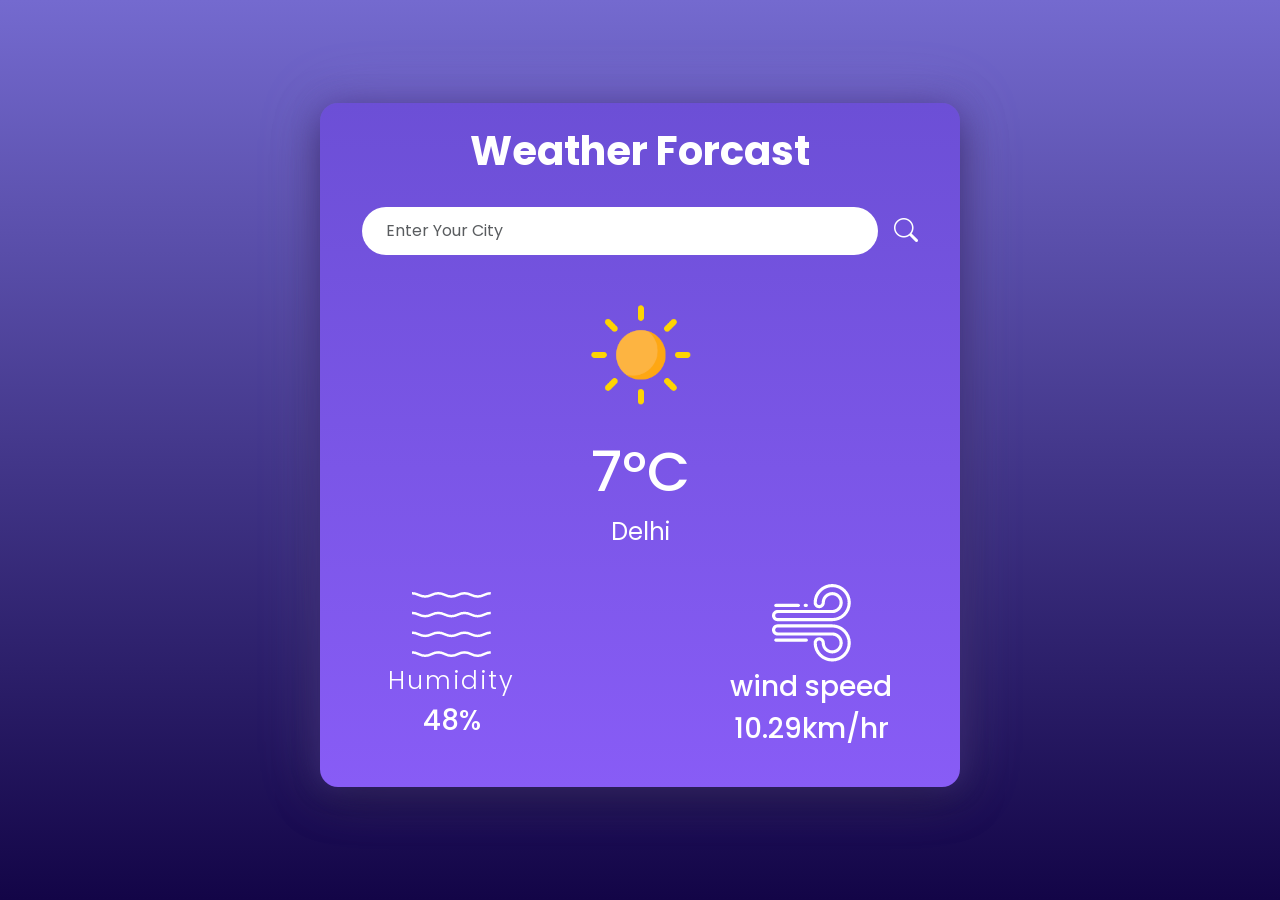
==== weather.html @ df65745d "Weather Forcast Website" ====
<!DOCTYPE html>
<html lang="en">

<head>
    <meta charset="UTF-8">
    <meta name="viewport" content="width=device-width, initial-scale=1.0">
    <title>Weather </title>
    <!-- bootstrap link -->
    <link href="https://cdn.jsdelivr.net/npm/bootstrap@5.3.8/dist/css/bootstrap.min.css" rel="stylesheet">
    <!-- bootstrap Icon link -->
    <link rel="stylesheet" href="https://cdn.jsdelivr.net/npm/bootstrap-icons@1.13.1/font/bootstrap-icons.min.css">
    <!-- Custom Css -->
    <link rel="stylesheet" href="./style.css">
    <!-- Font -->
    <link href="https://fonts.googleapis.com/css2?family=Poppins:wght@400;500;700&display=swap" rel="stylesheet">
</head>

<body>
    <div class="Weather-div bg-weather">
        <div class="inner-container weather-container">
            <h1 class="fw-bold">Weather Forcast</h1>
            <div class="weather-inout-div mx-4 py-4 d-flex gap-3 align-items-center ">
                <input type="text" id="input-city" class="form-control" placeholder="Enter Your City">
                <i class="bi bi-search" id="search-btn"></i>
            </div>

            <div class="">
                <img src="./assests/clear.png" alt="" class="weather-img">
                <p class="m-0 celcius" id="celcius">7°C</p>
                <span class="m-0 fs-4" id="show-city">Delhi</span>

                <div class="other">
                    <div class="humidity">
                        <div class="humidity-img"><img src="./assests/humidity.png" alt=""></div>
                        <div class="humidity-percentage">
                            <h3 class="description mt-2">Humidity</h3>
                            <h3 class="temp" id="humidity-percentage">48%</h3>
                        </div>
                    </div>

                    <div class="wind">
                        <div class="Wind-img"><img src="./assests/wind.png" alt=""></div>
                        <div class="Wind-Speed">
                            <h3 class="desc mt-2">wind speed</h3>
                            <h3 class="speed" id="wind-speed">10.29km/hr</h3>
                        </div>

                    </div>

                </div>
            </div>


        </div>
    </div>
</body>

<script src="./script.js"></script>

</html>
---- style.css ----
@import url(./variable.css);
@import url(./responsive.css);

* {
    padding: 0px;
    margin: 0px;
    box-sizing: border-box;
    font-family: 'Poppins', sans-serif;

}

.Weather-div {
    width: 100%;
    min-height: 100vh;
    display: flex;
    justify-content: center;
    align-items: center;
    background: var(--card-gradient);
}

.inner-container {
    background: var(--bg-gradient);
    padding: 24px 18px;
    min-height: 540px;
    color: var(--text-primary);
    width: 50%;
    border-radius: 18px;
    text-align: center;
    box-shadow:
        0 10px 40px rgba(0, 0, 0, 0.5),
        0 0 25px rgba(108, 79, 214, 0.5),
        0 0 60px rgba(168, 139, 250, 0.3);
}

.btn-outline-warning {
    font-weight: 600;
    background: var(--button-gradient);
    color: var(--primary-purple);
    width: 50%;
    height: 50px;
    font-size: 18px;
}

.btn-outline-warning:hover {
    font-weight: 700;
    color: var(--accent-purple);
}

/* Weather Page CSS */
.bi-search {
    font-size: 24px;
    cursor: pointer;
}

.form-control {
    padding: 12px;
    border-radius: 24px;
    border: white;
    padding-left: 24px;
}

.form-control:focus {
    box-shadow: none;
}

.weather-img {
    width: 25%;
}

.celcius {
    font-size: 3.5rem;
    font-weight: 500;
}

.city {
    font-size: 46px;
}

.other {
    display: flex;
    justify-content: space-between;
    align-items: center;
    margin-top: 24px;
    text-align: center;
    padding: 10px 50px;
}

.humidity .description {
    font-size: 25px;
    letter-spacing: 2px;
    font-weight: 300;
    text-align: center;

}

.humidity .temp .description {
    font-size: 25px;
    letter-spacing: 2px;
    font-weight: 300;
    text-align: center;

}

.weather-container {
    background: var(--card-gradient);
    padding: 24px 18px;
    min-height: 400px;
    color: var(--text-primary);
    margin-top: 14px;
    margin-bottom: 24px;
    border-radius: 18px;
    text-align: center;
    box-shadow:
        0 10px 40px rgba(0, 0, 0, 0.5),
        0 0 25px rgba(108, 79, 214, 0.5),
        0 0 60px rgba(168, 139, 250, 0.3);
    margin-bottom: 24px;
}

.bg-weather {
    background: var(--bg-gradient);
}
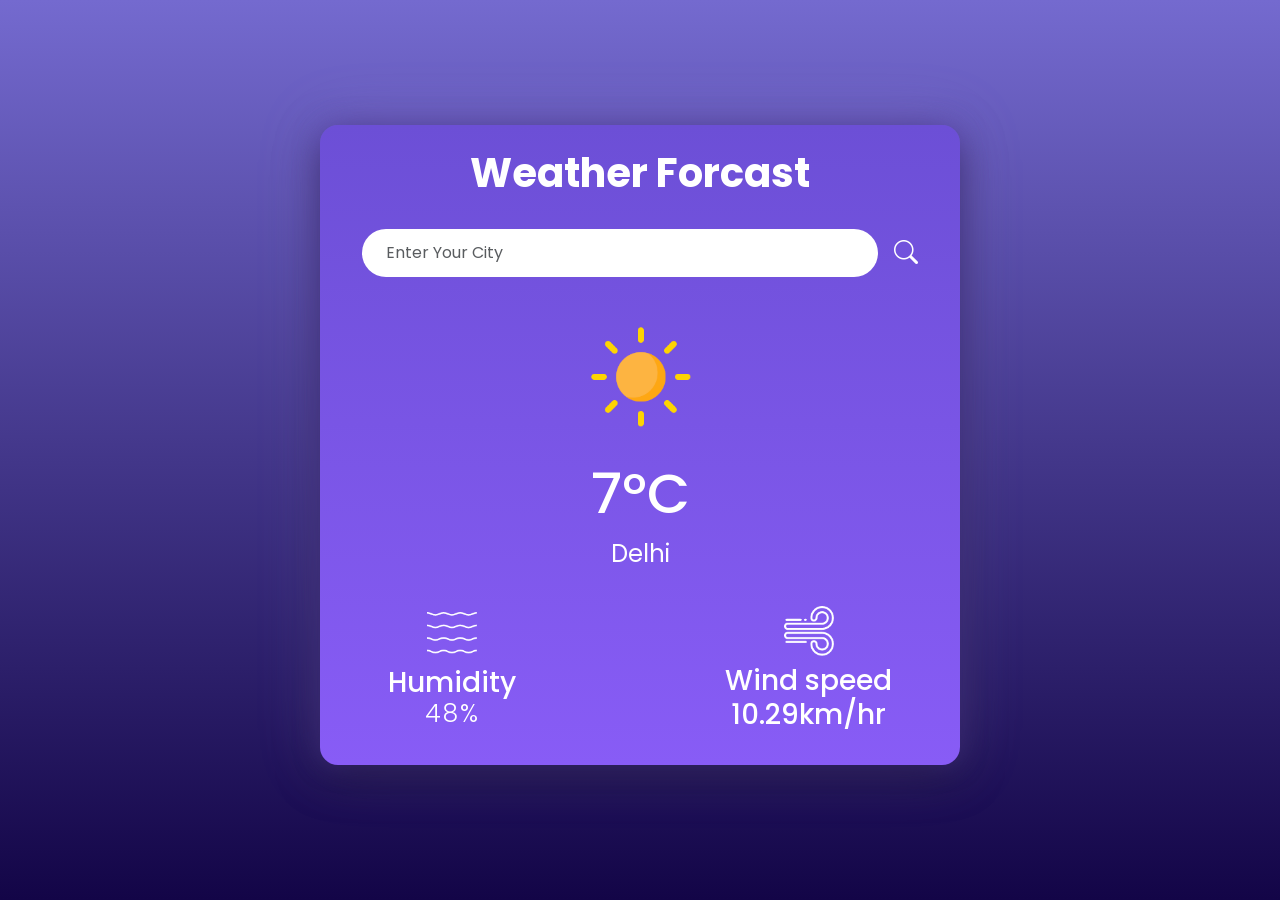
==== commit 4982a11c: "fix UI Minor Issues" ====
--- a/weather.html
+++ b/weather.html
@@ -41,7 +41,7 @@
                     <div class="wind">
                         <div class="Wind-img"><img src="./assests/wind.png" alt=""></div>
                         <div class="Wind-Speed">
-                            <h3 class="desc mt-2">wind speed</h3>
+                            <h3 class="desc mt-2">Wind speed</h3>
                             <h3 class="speed" id="wind-speed">10.29km/hr</h3>
                         </div>
 
--- a/style.css
+++ b/style.css
@@ -15,7 +15,7 @@
     display: flex;
     justify-content: center;
     align-items: center;
-    background: var(--card-gradient);
+    background:var(--card-gradient);
 }
 
 .inner-container {
@@ -26,55 +26,58 @@
     width: 50%;
     border-radius: 18px;
     text-align: center;
-    box-shadow:
+     box-shadow: 
         0 10px 40px rgba(0, 0, 0, 0.5),
         0 0 25px rgba(108, 79, 214, 0.5),
         0 0 60px rgba(168, 139, 250, 0.3);
 }
 
-.btn-outline-warning {
+.btn-outline-warning{
     font-weight: 600;
-    background: var(--button-gradient);
+    background: var( --button-gradient);
     color: var(--primary-purple);
     width: 50%;
     height: 50px;
     font-size: 18px;
 }
-
-.btn-outline-warning:hover {
+.btn-outline-warning:hover{
     font-weight: 700;
     color: var(--accent-purple);
 }
 
 /* Weather Page CSS */
-.bi-search {
+.bi-search{
     font-size: 24px;
     cursor: pointer;
 }
-
-.form-control {
+.form-control{
     padding: 12px;
     border-radius: 24px;
     border: white;
     padding-left: 24px;
 }
-
-.form-control:focus {
+.form-control:focus{
     box-shadow: none;
 }
 
-.weather-img {
+.weather-img{
     width: 25%;
 }
-
-.celcius {
+.celcius{
     font-size: 3.5rem;
     font-weight: 500;
 }
-
-.city {
+.city{
     font-size: 46px;
 }
+
+.humidity .temp {
+    font-size: 25px;
+    letter-spacing: 2px;
+    font-weight: 300;
+    text-align: center;
+}
+
 
 .other {
     display: flex;
@@ -85,38 +88,41 @@
     padding: 10px 50px;
 }
 
-.humidity .description {
-    font-size: 25px;
-    letter-spacing: 2px;
-    font-weight: 300;
+.humidity,
+.wind {
     text-align: center;
-
 }
 
-.humidity .temp .description {
-    font-size: 25px;
-    letter-spacing: 2px;
-    font-weight: 300;
-    text-align: center;
-
+.humidity-img img,
+.Wind-img img {
+    width: 50px;
+    height: 50px;
+    object-fit: contain;
 }
 
-.weather-container {
-    background: var(--card-gradient);
+
+.humidity .description,
+.humidity .temp,
+.wind .desc,
+.wind .speed {
+    margin: 0;
+    text-align: center;
+}
+.weather-container{
+     background: var(--card-gradient);
     padding: 24px 18px;
     min-height: 400px;
     color: var(--text-primary);
+    width: 50%;
     margin-top: 14px;
-    margin-bottom: 24px;
     border-radius: 18px;
     text-align: center;
-    box-shadow:
+     box-shadow: 
         0 10px 40px rgba(0, 0, 0, 0.5),
         0 0 25px rgba(108, 79, 214, 0.5),
         0 0 60px rgba(168, 139, 250, 0.3);
-    margin-bottom: 24px;
+        margin-bottom: 24px;
 }
-
-.bg-weather {
-    background: var(--bg-gradient);
+.bg-weather{
+     background: var(--bg-gradient);
 }
